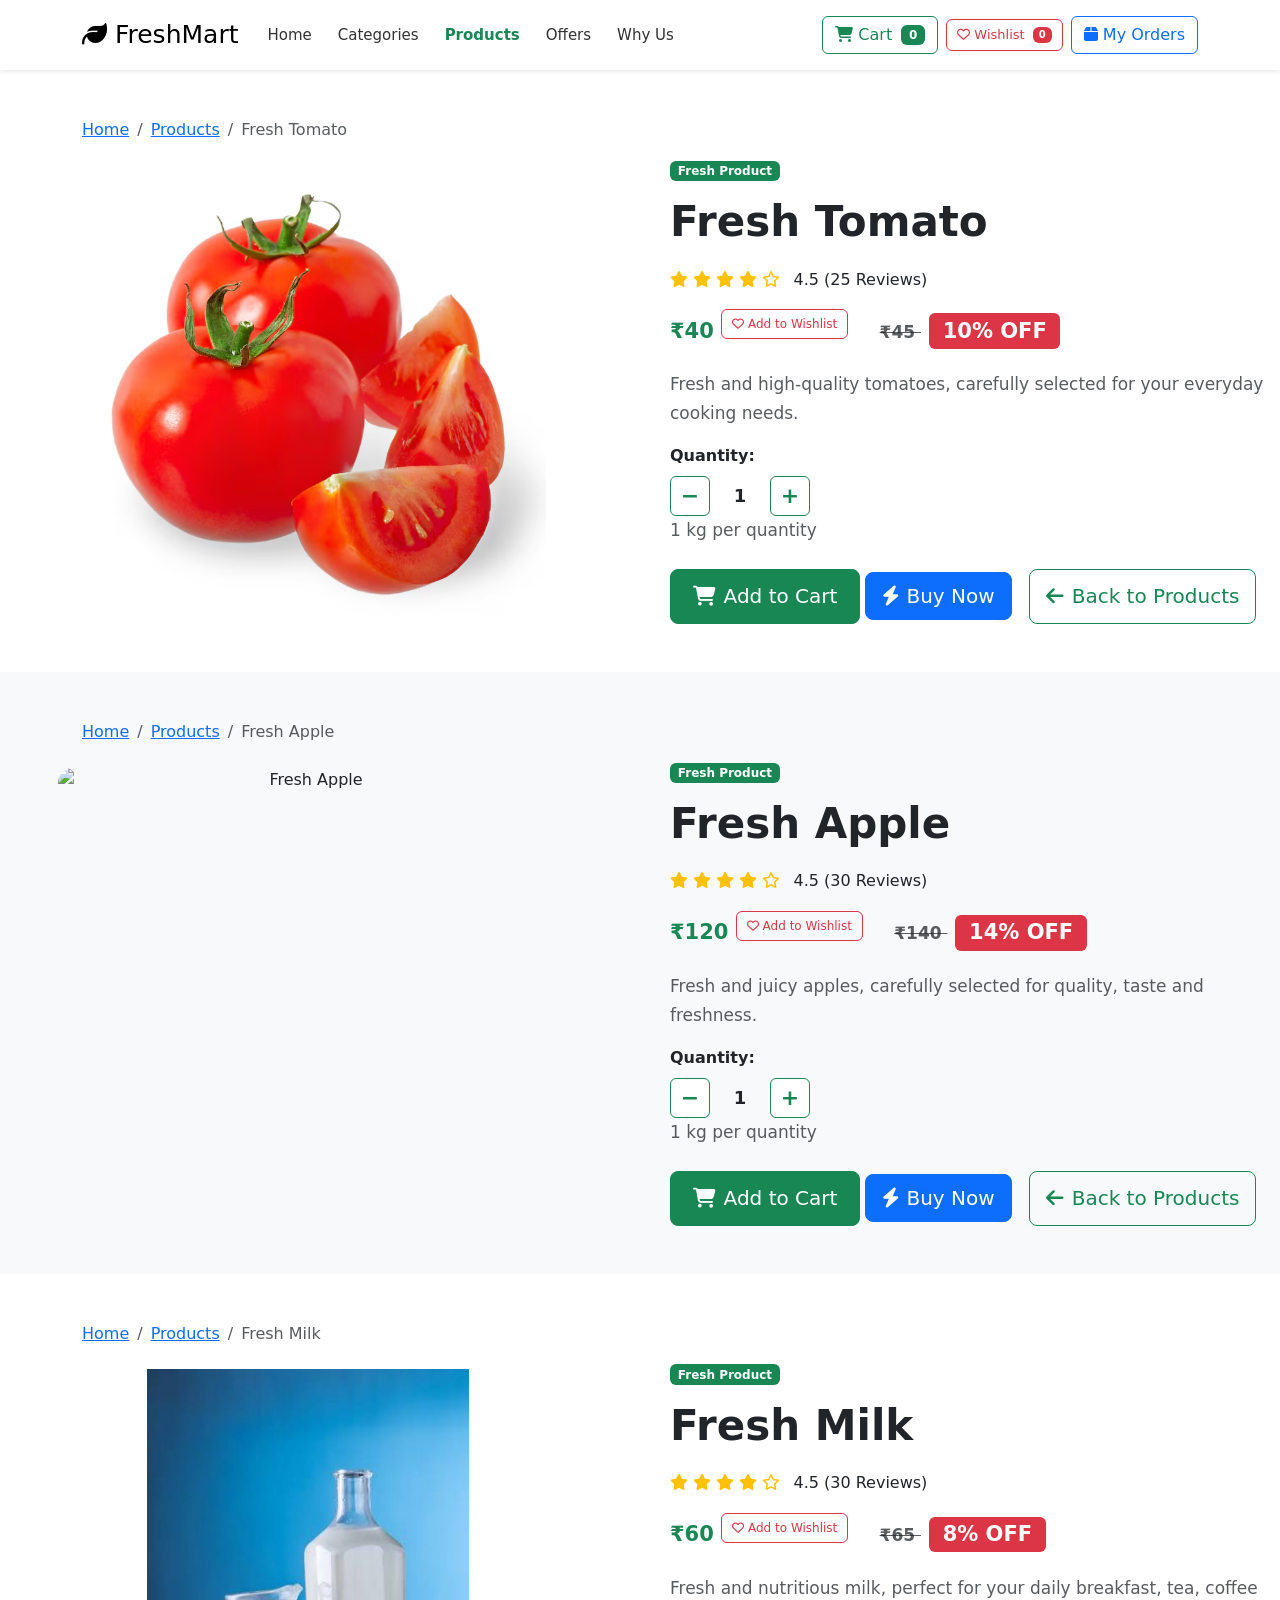
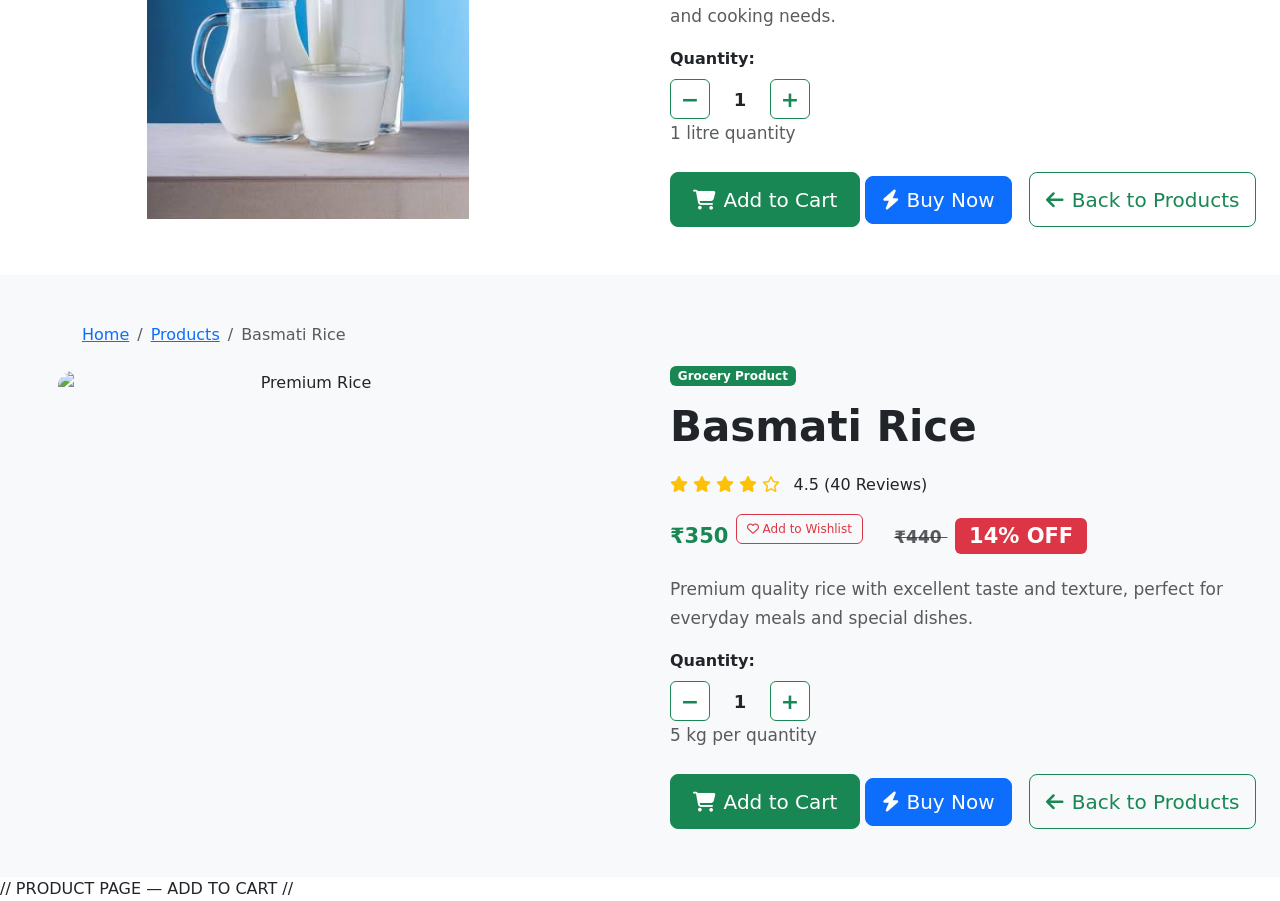
==== grocery-website/product1.html @ b69df21e "Add files via upload" ====
<!DOCTYPE html>
<html lang="en">

<head>
    <title>Products - FreshMart</title>
    <!-- Bootstrap -->
    <link
        href="https://cdn.jsdelivr.net/npm/bootstrap@5.3.3/dist/css/bootstrap.min.css"
        rel="stylesheet">
    <!-- Font Awesome -->
    <link
        rel="stylesheet"
        href="https://cdnjs.cloudflare.com/ajax/libs/font-awesome/6.5.2/css/all.min.css">
    <!-- FreshMart CSS -->
    <link
        rel="stylesheet"
        href="css/style.css">
</head>
<body>
    <!-- PRODUCT PAGE NAVBAR -->
<nav class="navbar navbar-expand-lg bg-white shadow-sm">
    <div class="container">
        <!-- LOGO -->
        <a class="navbar-brand" href="index.html">
            <i class="fa-solid fa-leaf"></i>
            FreshMart
        </a>
        <!-- MOBILE MENU BUTTON -->
        <button
            class="navbar-toggler"
            type="button"
            data-bs-toggle="collapse"
            data-bs-target="#productNavbar"
            aria-controls="productNavbar"
            aria-expanded="false"
            aria-label="Toggle navigation">
            <span class="navbar-toggler-icon"></span>
        </button>
        <!-- NAVIGATION -->
        <div
            class="collapse navbar-collapse"
            id="productNavbar">

            <ul class="navbar-nav me-auto mb-2 mb-lg-0">

                <li class="nav-item">
                    <a class="nav-link" href="index.html">
                        Home
                    </a>
                </li>
                <li class="nav-item">
                    <a class="nav-link" href="index.html#categories">
                        Categories
                    </a>
                </li>
                <li class="nav-item">
                    <a class="nav-link active" href="index.html#products">
                        Products
                    </a>
                </li>
                <li class="nav-item">
                    <a class="nav-link" href="index.html#offers">
                        Offers
                    </a>
                </li>
                <li class="nav-item">
                    <a class="nav-link" href="index.html#benefits">
                        Why Us
                    </a>
                </li>
            </ul>
            <!-- CART -->
            <button
    type="button"
    class="btn btn-outline-success"
    id="productCartButton"
    onclick="window.location.href=`index.html?openCart=true`;">
    <i class="fa-solid fa-cart-shopping"></i>
    Cart
    <span
        id="productCartCount"
        class="badge bg-success ms-1">
        0
    </span>
</button>
<button
    type="button"
    class="btn btn-outline-danger ms-2"
    id="wishlistNavButton"
    onclick="window.location.href=`index.html#wishlist`;">
    <i class="fa-regular fa-heart"></i>
    Wishlist
    <span
        id="wishlistCount"
        class="badge bg-danger ms-1">
        0
    </span>
</button>
<a
    href="orders.html"
    class="btn btn-outline-primary ms-2">
    <i class="fa-solid fa-box"></i>
    My Orders
</a>
        </div>
    </div>
</nav>
<!-- PRODUCT 1 - TOMATO -->
<section class="product-details py-5" id="tomato">
    <div class="container mb-3">
    <nav aria-label="breadcrumb">
        <ol class="breadcrumb">
            <li class="breadcrumb-item">
                <a href="index.html">Home</a>
            </li>
            <li class="breadcrumb-item">
                <a href="index.html#products">Products</a>
            </li>
            <li class="breadcrumb-item active" aria-current="page">
                Fresh Tomato
            </li>
        </ol>
    </nav>
</div>
        <div class="row g-5 align-items-center">
            <!-- Tomato Image -->
            <div class="col-lg-6">
                <div class="product-details-image">
                    <a href="product1.html?product=tomato">
                        <img
                        src="images/tomato.jpg"
                        alt="Fresh Tomato"
                        class="img-fluid">
                    </a>
                </div>
            </div>
            <!-- Tomato Information -->
            <div class="col-lg-6">
                <span class="badge bg-success mb-3">
                    Fresh Product
                </span>
                <h1>
                    Fresh Tomato
                </h1>
                <!-- Rating -->
                <div class="mb-3">
                    <i class="fa-solid fa-star text-warning"></i>
                    <i class="fa-solid fa-star text-warning"></i>
                    <i class="fa-solid fa-star text-warning"></i>
                    <i class="fa-solid fa-star text-warning"></i>
                    <i class="fa-regular fa-star text-warning"></i>
                    <span class="ms-2">
                        4.5 (25 Reviews)
                    </span>
                </div>
                <!-- Price -->
                <div class="product-detail-price mb-3">
                    <span class="current-price">
                        ₹40
                        <button
    type="button"
    class="btn btn-outline-danger wishlist-button">
    <i class="fa-regular fa-heart"></i>
    Add to Wishlist
</button>
                    </span>
                    <span class="old-price text-muted text-decoration-line-through ms-3">
                        ₹45
                    </span>
                    <span class="badge bg-danger ms-2">
                        10% OFF
                    </span>
                </div>
                <p class="text-muted">
                    Fresh and high-quality tomatoes,
                    carefully selected for your everyday
                    cooking needs.
                </p>
                <!-- Quantity Selector -->
<div class="mb-4">
    <strong>Quantity:</strong>
    <div class="quantity-selector mt-2">
        <button type="button" class="quantity-btn">
            −
        </button>
        <span class="quantity-value">
            1
        </span>
        <button type="button" class="quantity-btn">
            +
        </button>
    </div>
    <small class="text-muted">
        1 kg per quantity
    </small>
</div>
                <!-- Add To Cart -->
                <button
    type="button"
    class="btn btn-success btn-lg product-cart-button"
    data-name="Fresh Tomato"
    data-price="40"
    data-image="tomato.jpg">
    <i class="fa-solid fa-cart-shopping"></i>
    Add to Cart
  </button>
  <button
    type="button"
    class="btn btn-primary btn-lg buy-now-button">
    <i class="fa-solid fa-bolt"></i>
    Buy Now
</button>
  <a href="index.html#products"
   class="btn btn-outline-success btn-lg back-products-btn">
    <i class="fa-solid fa-arrow-left"></i>
    Back to Products
</a>
            </div>
        </div>
    </div>
</section>
<!-- PRODUCT 2 - APPLE -->
<section class="product-details py-5 bg-light" id="apple">
    <div class="container mb-3">
    <nav aria-label="breadcrumb">
        <ol class="breadcrumb">
            <li class="breadcrumb-item">
                <a href="index.html">Home</a>
            </li>
            <li class="breadcrumb-item">
                <a href="index.html#products">Products</a>
            </li>
            <li class="breadcrumb-item active" aria-current="page">
                Fresh Apple
            </li>
        </ol>
    </nav>
</div>
        <div class="row g-5 align-items-center">
            <!-- Apple Image -->
            <div class="col-lg-6">
                <div class="product-details-image">
                    <img
                        src="images/apple.jpg"
                        alt="Fresh Apple"
                        class="img-fluid">
                </div>
            </div>
            <!-- Apple Information -->
            <div class="col-lg-6">
                <span class="badge bg-success mb-3">
                    Fresh Product
                </span>
                <h1>
                    Fresh Apple
                </h1>
                <!-- Rating -->
                <div class="mb-3">
                    <i class="fa-solid fa-star text-warning"></i>
                    <i class="fa-solid fa-star text-warning"></i>
                    <i class="fa-solid fa-star text-warning"></i>
                    <i class="fa-solid fa-star text-warning"></i>
                    <i class="fa-regular fa-star text-warning"></i>
                    <span class="ms-2">
                        4.5 (30 Reviews)
                    </span>
                </div>
                <!-- Price -->
                <div class="product-detail-price mb-3">
                    <span class="current-price">
                        ₹120
                        <button
    type="button"
    class="btn btn-outline-danger wishlist-button">
    <i class="fa-regular fa-heart"></i>
    Add to Wishlist
</button>
                    </span>
                    <span class="old-price text-muted text-decoration-line-through ms-3">
                        ₹140
                    </span>
                    <span class="badge bg-danger ms-2">
                        14% OFF
                    </span>
                </div>
                <p class="text-muted">
                    Fresh and juicy apples, carefully selected
                    for quality, taste and freshness.
                </p>
                 <!-- Quantity Selector -->
<div class="mb-4">
    <strong>Quantity:</strong>
    <div class="quantity-selector mt-2">
        <button type="button" class="quantity-btn">
            −
        </button>
        <span class="quantity-value">
            1
        </span>
        <button type="button" class="quantity-btn">
            +
        </button>
    </div>
    <small class="text-muted">
        1 kg per quantity
    </small>
</div>
                <!-- Add To Cart -->
                <button
    type="button"
    class="btn btn-success btn-lg product-cart-button"
    data-name="Fresh Apple"
    data-price="120"
    data-image="apple.jpg">
    <i class="fa-solid fa-cart-shopping"></i>
    Add to Cart
</button>
<button
    type="button"
    class="btn btn-primary btn-lg buy-now-button">
    <i class="fa-solid fa-bolt"></i>
    Buy Now
</button>
<a href="index.html#products"
   class="btn btn-outline-success btn-lg back-products-btn">
    <i class="fa-solid fa-arrow-left"></i>
    Back to Products
</a>
            </div>
        </div>
    </div>
</section>
<!-- PRODUCT 3 - MILK -->
<section class="product-details py-5" id="milk">
    <div class="container mb-3">
    <nav aria-label="breadcrumb">
        <ol class="breadcrumb">
            <li class="breadcrumb-item">
                <a href="index.html">Home</a>
            </li>
            <li class="breadcrumb-item">
                <a href="index.html#products">Products</a>
            </li>
            <li class="breadcrumb-item active" aria-current="page">
                Fresh Milk
            </li>
        </ol>
    </nav>
</div>
        <div class="row g-5 align-items-center">
            <!-- Milk Image -->
            <div class="col-lg-6">
                <div class="product-details-image">

                    <img
                        src="images/milk.jpg"
                        alt="Fresh Milk"
                        class="img-fluid">
                </div>
            </div>
            <!-- Milk Information -->
            <div class="col-lg-6">
                <span class="badge bg-success mb-3">
                    Fresh Product
                </span>
                <h1>
                    Fresh Milk
                </h1>
                <!-- Rating -->
                <div class="mb-3">
                    <i class="fa-solid fa-star text-warning"></i>
                    <i class="fa-solid fa-star text-warning"></i>
                    <i class="fa-solid fa-star text-warning"></i>
                    <i class="fa-solid fa-star text-warning"></i>
                    <i class="fa-regular fa-star text-warning"></i>
                    <span class="ms-2">
                        4.5 (30 Reviews)
                    </span>
                </div>
                <!-- Price -->
                <div class="product-detail-price mb-3">
                    <span class="current-price">
                        ₹60
                        <button
    type="button"
    class="btn btn-outline-danger wishlist-button">
    <i class="fa-regular fa-heart"></i>
    Add to Wishlist
</button>
                    </span>
                    <span class="old-price text-muted text-decoration-line-through ms-3">
                        ₹65
                    </span>
                    <span class="badge bg-danger ms-2">
                        8% OFF
                    </span>
                </div>
                <p class="text-muted">
                    Fresh and nutritious milk, perfect for
                    your daily breakfast, tea, coffee and
                    cooking needs.
                </p>
                 <!-- Quantity Selector -->
<div class="mb-4">
    <strong>Quantity:</strong>
    <div class="quantity-selector mt-2">
        <button type="button" class="quantity-btn">
            −
        </button>
        <span class="quantity-value">
            1
        </span>
        <button type="button" class="quantity-btn">
            +
        </button>
    </div>
    <small class="text-muted">
        1 litre quantity
    </small>
</div>
                <!-- Add To Cart -->
                <button
    type="button"
    class="btn btn-success btn-lg product-cart-button"
    data-name="Fresh Milk"
    data-price="60"
    data-image="milk.jpg">
    <i class="fa-solid fa-cart-shopping"></i>
    Add to Cart
</button>
<button
    type="button"
    class="btn btn-primary btn-lg buy-now-button">
    <i class="fa-solid fa-bolt"></i>
    Buy Now
</button>
<a href="index.html#products"
   class="btn btn-outline-success btn-lg back-products-btn">
    <i class="fa-solid fa-arrow-left"></i>
    Back to Products
</a>
        </div>
    </div>
</section>
<!-- PRODUCT 4 - RICE -->
<section class="product-details py-5 bg-light" id="rice">
    <div class="container mb-3">
    <nav aria-label="breadcrumb">
        <ol class="breadcrumb">
            <li class="breadcrumb-item">
                <a href="index.html">Home</a>
            </li>
            <li class="breadcrumb-item">
                <a href="index.html#products">Products</a>
            </li>
            <li class="breadcrumb-item active" aria-current="page">
                 Basmati Rice
            </li>
        </ol>
    </nav>
</div>
        <div class="row g-5 align-items-center">
            <!-- Rice Image -->
            <div class="col-lg-6">
                <div class="product-details-image">
                    <img
                        src="images/rice.jpg"
                        alt="Premium Rice"
                        class="img-fluid">
                </div>
            </div>
            <!-- Rice Information -->
            <div class="col-lg-6">
                <span class="badge bg-success mb-3">
                    Grocery Product
                </span>
                <h1>
                    Basmati Rice
                </h1>
                <!-- Rating -->

                <div class="mb-3">
                    <i class="fa-solid fa-star text-warning"></i>
                    <i class="fa-solid fa-star text-warning"></i>
                    <i class="fa-solid fa-star text-warning"></i>
                    <i class="fa-solid fa-star text-warning"></i>
                    <i class="fa-regular fa-star text-warning"></i>
                    <span class="ms-2">
                        4.5 (40 Reviews)
                    </span>
                </div>
                <!-- Price -->
                <div class="product-detail-price mb-3">
                    <span class="current-price">
                        ₹350
                        <button
    type="button"
    class="btn btn-outline-danger wishlist-button">
    <i class="fa-regular fa-heart"></i>
    Add to Wishlist
</button>
                    </span>
                    <span class="old-price text-muted text-decoration-line-through ms-3">
                        ₹440
                    </span>
                    <span class="badge bg-danger ms-2">
                        14% OFF
                    </span>
                </div>
                <p class="text-muted">
                    Premium quality rice with excellent
                    taste and texture, perfect for everyday
                    meals and special dishes.
                </p>
                <!-- Quantity Selector -->
<div class="mb-4">
    <strong>Quantity:</strong>
    <div class="quantity-selector mt-2">
        <button type="button" class="quantity-btn">
            −
        </button>
        <span class="quantity-value">
            1
        </span>
        <button type="button" class="quantity-btn">
            +
        </button>
    </div>
    <small class="text-muted">
        5 kg per quantity
    </small>
</div>
                <!-- Add To Cart -->

                <button
    type="button"
    class="btn btn-success btn-lg product-cart-button"
    data-name="Basmati Rice"
    data-price="120"
    data-image="rice.jpg">
    <i class="fa-solid fa-cart-shopping"></i>
    Add to Cart
</button>
<button
    type="button"
    class="btn btn-primary btn-lg buy-now-button">
    <i class="fa-solid fa-bolt"></i>
    Buy Now
</button>
<a href="index.html#products"
   class="btn btn-outline-success btn-lg back-products-btn">
    <i class="fa-solid fa-arrow-left"></i>
    Back to Products
</a>
            </div>
        </div>
    </div>
</section>
<!-- =====================================================
     BOOTSTRAP JAVASCRIPT
===================================================== -->
<script
    src="https://cdn.jsdelivr.net/npm/bootstrap@5.3.3/dist/js/bootstrap.bundle.min.js">
</script>
<script>
document.querySelectorAll(".quantity-selector").forEach(function(selector) {
    const minusButton =
        selector.querySelector(".quantity-btn:first-child");
    const plusButton =
        selector.querySelector(".quantity-btn:last-child");
    const quantityValue =
        selector.querySelector(".quantity-value");
    minusButton.addEventListener("click", function() {
        let quantity =
            Number(quantityValue.textContent);
        if (quantity > 1) {
            quantity--;
        }
        quantityValue.textContent = quantity;
    });
    plusButton.addEventListener("click", function() {
        let quantity =
            Number(quantityValue.textContent);
        quantity++;
        quantityValue.textContent = quantity;
    });
});
</script>

// PRODUCT PAGE — ADD TO CART //

<script>
document.querySelectorAll(".product-cart-button").forEach(function(button) {
    button.addEventListener("click", function() {
        // Get product details
        const productName = button.dataset.name;
        const productPrice = Number(button.dataset.price);
        const productImage = button.dataset.image;
        // Get selected quantity
        const productSection =
            button.closest(".product-details");
        const quantityValue =
            productSection.querySelector(".quantity-value");
        const quantity =
            Number(quantityValue.textContent);
        // Get existing cart
        let cart =
            JSON.parse(localStorage.getItem("freshMartCart")) || [];
        // Check if product already exists
        const existingProduct =
            cart.find(function(product) {
                return product.name === productName;
            });
        if (existingProduct) {
            existingProduct.quantity += quantity;
        } else {
            cart.push({
                name: productName,
                price: productPrice,
                image: productImage,
                quantity: quantity
            });
        }
        // Save cart
        localStorage.setItem(
            "freshMartCart",
            JSON.stringify(cart)
        );
        alert(
            quantity + " × " + productName + " added to cart!"
        );
    });
});
</script>

</script>

<script>
//  DYNAMIC PRODUCT DISPLAY // 

const productId = window.location.hash.substring(1);

const productSections =
    document.querySelectorAll(".product-details");

productSections.forEach(function(section) {

    if (productId && section.id !== productId) {
        section.style.display = "none";
    }

});
</script>
<script>
// PRODUCT PAGE CART COUNT // 

function updateProductCartCount() {
    const cart =
        JSON.parse(localStorage.getItem("freshMartCart")) || [];
    let totalQuantity = 0;
    cart.forEach(function(product) {
        totalQuantity += product.quantity;
    });
    const cartCount =
        document.getElementById("productCartCount");
    if (cartCount) {
        cartCount.textContent = totalQuantity;
    }
}
// Update when page loads
updateProductCartCount();
// Update when returning to this page
window.addEventListener("pageshow", function() {
    updateProductCartCount();
});
// Update when localStorage changes
window.addEventListener("storage", function() {
    updateProductCartCount();
});
</script>
<script>
// BUY NOW //

document.querySelectorAll(".buy-now-button").forEach(function(button) {
    button.addEventListener("click", function() {
        const productSection =
            button.closest(".product-details");
        const addToCartButton =
            productSection.querySelector(".product-cart-button");
        const productName =
            addToCartButton.dataset.name;
        const productPrice =
            Number(addToCartButton.dataset.price);
        const productImage =
            addToCartButton.dataset.image;
        const quantity =
            Number(
                productSection.querySelector(".quantity-value").textContent
            );
        let cart =
            JSON.parse(localStorage.getItem("freshMartCart")) || [];
        const existingProduct =
            cart.find(function(product) {
                return product.name === productName;
            });
        if (existingProduct) {
            existingProduct.quantity += quantity;
        } else {
            cart.push({
                name: productName,
                price: productPrice,
                image: productImage,
                quantity: quantity
            });
        }
        localStorage.setItem(
            "freshMartCart",
            JSON.stringify(cart)
        );
        window.location.href =
            "index.html?openCart=true";
    });
});
</script>
<script>
// WISHLIST // 
document.querySelectorAll(".wishlist-button").forEach(function(button) {
    button.addEventListener("click", function() {
        const productSection =
            button.closest(".product-details");
        const productButton =
            productSection.querySelector(".product-cart-button");
        const productName =
            productButton.dataset.name;
        let wishlist =
            JSON.parse(localStorage.getItem("freshMartWishlist")) || [];
        const existingProduct =
            wishlist.includes(productName);
        const icon =
            button.querySelector("i");
        if (existingProduct) {
            wishlist =
                wishlist.filter(function(name) {
                    return name !== productName;
                });
            icon.className = "fa-regular fa-heart";
            button.innerHTML =
                '<i class="fa-regular fa-heart"></i> Add to Wishlist';
        } else {
            wishlist.push(productName);
            button.innerHTML =
                '<i class="fa-solid fa-heart"></i> Wishlisted';
        }
        localStorage.setItem(
            "freshMartWishlist",
            JSON.stringify(wishlist)
        );
    });
});
// Restore wishlist status
document.querySelectorAll(".wishlist-button").forEach(function(button) {
    const productSection =
        button.closest(".product-details");
    const productButton =
        productSection.querySelector(".product-cart-button");
    const productName =
        productButton.dataset.name;
    const wishlist =
        JSON.parse(localStorage.getItem("freshMartWishlist")) || [];
    if (wishlist.includes(productName)) {
        button.innerHTML =
            '<i class="fa-solid fa-heart"></i> Wishlisted';
    }
});
</script>
<script>
// WISHLIST NAVBAR COUNT //
function updateWishlistCount() {
    const wishlist =
        JSON.parse(localStorage.getItem("freshMartWishlist")) || [];
    const wishlistCount =
        document.getElementById("wishlistCount");
    if (wishlistCount) {
        wishlistCount.textContent = wishlist.length;
    }
}
updateWishlistCount();
window.addEventListener("pageshow", function() {
    updateWishlistCount();
});
window.addEventListener("storage", function() {
    updateWishlistCount();
});
</script>
</body>
</html>
---- grocery-website/css/style.css ----
/* BOOTSTRAP NAVBAR SECTION STARTS */

.navbar {
    min-height: 70px;
}
/* Logo */
.navbar-brand {
    font-size: 25px;
}
/* Navigation links */
.navbar .nav-link {
    font-size: 15px;
    font-weight: 500;
    color: #333;
    margin: 0 5px;
}
.navbar .nav-link:hover {
    color: #198754;
}
/* Active link */
.navbar .nav-link.active {
    color: #198754;
    font-weight: 600;
}
/* Search */
.navbar form input {
    min-width: 200px;
}
/* Cart and Login */
.navbar .btn {
    white-space: nowrap;
}
/* NAVBAR SECTION ENDS */

/* HERO SECTION STARTS */

.hero {
    min-height: 600px;
    background-image:
        linear-gradient(
            rgba(0, 0, 0, 0.45),
            rgba(0, 0, 0, 0.45)
        ),
        url("../images/hero1.jpg");
    background-size: cover;
    background-position: center;
    background-repeat: no-repeat;
    color: white;
    display: flex;
    align-items: center;
    padding: 70px 0;
}
/* Hero Row */
.min-vh-75 {
    min-height: 450px;
}
/* Hero Badge */
.hero-badge {
    display: inline-block;
    background-color: rgba(25, 135, 84, 0.9);
    color: white;
    padding: 9px 18px;
    border-radius: 30px;
    font-size: 14px;
    font-weight: 600;
    margin-bottom: 20px;
}
.hero-badge i {
    margin-right: 7px;
}
/* Hero Heading */
.hero h1 {
    font-size: 55px;
    font-weight: 700;
    line-height: 1.15;
    margin-bottom: 20px;
}
/* Green heading portion */
.hero h1 span {
    color: #9be7b7;
}
/* Hero Paragraph */
.hero p {
    max-width: 650px;
    font-size: 18px;
    line-height: 1.7;
    margin-bottom: 30px;
    color: #f1f1f1;
}
/* Hero Buttons */
.hero-buttons {
    display: flex;
    gap: 15px;
    flex-wrap: wrap;
}
/* Button */
.hero-buttons .btn {
    padding: 12px 25px;
    font-weight: 600;
}
/* Hero Features */
.hero-features {
    display: flex;
    gap: 25px;
    flex-wrap: wrap;
    margin-top: 35px;
}
.hero-features span {
    font-size: 14px;
    color: #ffffff;
}
.hero-features i {
    color: #9be7b7;
    margin-right: 6px;
}

/* HERO MOBILE */

@media (max-width: 767px) {
    .hero {
        min-height: 550px;
        padding: 60px 20px;
        text-align: center;
    }
    .min-vh-75 {
        min-height: auto;
    }
    .hero h1 {
        font-size: 36px;
        line-height: 1.2;
    }
    .hero p {
        font-size: 16px;
        line-height: 1.6;
    }
    .hero-buttons {
        justify-content: center;
        flex-direction: column;
        align-items: center;
    }
    .hero-buttons .btn {
        width: 100%;
        max-width: 280px;
    }
    .hero-features {
        justify-content: center;
        flex-direction: column;
        gap: 12px;
    }
}
/* HERO SECTION ENDS */

/* CATEGORIES SECTION STARTS */

.category-card {
    background-color: #ffffff;
    text-align: center;
    padding: 35px 20px;
    border-radius: 15px;
    box-shadow: 0 5px 20px rgba(0, 0, 0, 0.08);
    height: 100%;
    transition: 0.3s;
}
.category-card:hover {
    transform: translateY(-8px);
    box-shadow: 0 10px 25px rgba(0, 0, 0, 0.15);
}
/* Category Icons */
.category-icon {
    width: 80px;
    height: 80px;
    margin: 0 auto 20px;
    border-radius: 50%;
    background-color: #e8f5e9;
    display: flex;
    align-items: center;
    justify-content: center;
    font-size: 40px;
}
/* Different icon colors */
.category-card:nth-child(1) .category-icon {
    color: #198754;
}
.category-card:nth-child(2) .category-icon {
    color: #dc3545;
}
.category-card:nth-child(3) .category-icon {
    color: #0d6efd;
}
.category-card:nth-child(4) .category-icon {
    color: #fd7e14;
}
/* Category Heading */
.category-card h3 {
    color: #333;

    font-size: 21px;

    margin-bottom: 10px;
}
/* Category Description */
.category-card p {
    color: #777;

    margin-bottom: 20px;
}
/* CATEGORIES SECTION ENDS */

/* PRODUCTS SECTION STARTS */

.products{
    padding: 70px 5%;
    background-color: #ffffff;
}

.product-container{
    max-width: 1200px;
    margin: 0 auto;
    display: grid;
    grid-template-columns: repeat(4, 1fr);
    gap: 25px;
}

.product-card{
    background-color: #ffffff;
    border: 1px solid #eeeeee;
    border-radius: 12px;
    overflow: hidden;
    transition: 0.3s;
    box-shadow: 0 5px 15px rgba(0,0,0,0.08);
}

.product-card:hover{
    transform: translateY(-8px);
    box-shadow: 0 10px 25px rgba(0,0,0,0.15);
}

.product-imgage{
    position: relative;
    height: 230px;
    overflow: hidden;
}

.product-image img{
    width: 100%;
    height: 100%;
    object-fit: cover;
    transition: 0.3s;
}

.product-card:hover.product-image img{
    transform: scale(1.05);
}

.discount{
    position: absolute;
    top: 12px;
    left: 12px;
    background-color: #dc3545;
    color: white;
    padding: 5px 10px;
    border-radius: 5px;
    font-size: 12px;
    font-weight: bold;
}

.product-info{
    padding: 20px;
}

.product-info h3{
    font-size: 19px;
    margin-bottom: 5px;
    color: #333333;
}

.unit{
    color: #777777;
    font-size: 14px;
    margin-bottom: 10px;
}

.rating{
    margin-bottom: 12px;
}

.rating i{
    color: #ffc107;
    font-size: 14px;
}

.rating span{
    color: #777777;
    font-size: 13px;
}

.price{
    margin-bottom: 15px;
}

.current-price{
    font-size: 21px;
    font-weight: bold;
    color: #198754;
    margin-right: 8px;
}

.old-price{
    font-size: 14px;
    text-decoration: line-through;
}

.cart-button{
    width: 100%;
    padding: 11px;
    border: none;
    border-radius: 6px;
    background-color: #198754;
    color: white;
    font-size: 15px;
    font-weight: 600;
    cursor: pointer;
    transition: 0.3s;
}

.cart-button:hover{
    background-color: #146c43;
}
/* PRODUCTS SECTION ENDS */

/* OFFERS SECTION STARTS */

.offers {
    padding: 70px 0;
    background:
        linear-gradient(
            rgba(25, 135, 84, 0.92),
            rgba(20, 110, 70, 0.92)
        );
    background-size: cover;
    background-position: center;
    background-repeat: no-repeat;
    color: white;
}
/* Offer Badge */
.offer-badge {
    display: inline-block;
    background-color: white;
    color: #198754;
    padding: 8px 18px;
    border-radius: 30px;
    font-size: 14px;
    font-weight: 700;
    margin-bottom: 18px;
}

.offer-badge i {
    margin-right: 6px;
}
/* Offer Heading */
.offers h2 {
    font-size: 48px;
    font-weight: 700;
    line-height: 1.2;
    margin-bottom: 18px;
}
/* Discount */
.offers h2 span {
    color: #ffe082;
}
/* Offer Description */
.offers p {
    max-width: 650px;
    font-size: 18px;
    line-height: 1.7;
    color: #f5f5f5;
    margin-bottom: 25px;
}

/* Offer Button */
.offers .btn {
    padding: 12px 28px;
    font-weight: 600;
}

/* Offer Icon */
.offer-icon {
    width: 180px;
    height: 180px;
    margin: auto;
    border-radius: 50%;
    background-color: rgba(255, 255, 255, 0.15);
    display: flex;
    align-items: center;
    justify-content: center;
    font-size: 85px;
    color: #ffe082;
    border: 2px solid rgba(255, 255, 255, 0.3);
}
/* =========================
   OFFER MOBILE
========================= */
@media (max-width: 767px) {
    .offers {
        padding: 55px 20px;
        text-align: center;
    }
    .offers h2 {
        font-size: 34px;
    }
    .offers p {
        font-size: 16px;
    }
    .offer-icon {
        width: 130px;
        height: 130px;
        font-size: 60px;
    }
}
/* OFFERS SECTION ENDS */

/* BENEFITS SECTION STRTS */

/* =========================
   BOOTSTRAP BENEFITS
========================= */

.benefits {

    padding: 70px 0;

    background-color: #f8f9fa;
}


/* Benefit Card */

.benefit-card {

    background-color: #ffffff;

    text-align: center;

    padding: 35px 25px;

    border-radius: 15px;

    box-shadow:
        0 5px 20px rgba(0, 0, 0, 0.08);

    transition: 0.3s;
}


/* Hover */

.benefit-card:hover {

    transform: translateY(-8px);

    box-shadow:
        0 10px 25px rgba(0, 0, 0, 0.15);
}


/* Benefit Icon */

.benefit-icon {

    width: 75px;

    height: 75px;

    margin: 0 auto 20px;

    border-radius: 50%;

    background-color: #e8f5e9;

    display: flex;

    align-items: center;

    justify-content: center;

    font-size: 32px;
}


/* Different Icon Colors */

.benefit-card:nth-child(1) .benefit-icon {

    color: #198754;
}


.benefit-card:nth-child(2) .benefit-icon {

    color: #0d6efd;
}


.benefit-card:nth-child(3) .benefit-icon {

    color: #fd7e14;
}


.benefit-card:nth-child(4) .benefit-icon {

    color: #20a464;
}


/* Heading */

.benefit-card h3 {

    font-size: 20px;

    color: #333;

    margin-bottom: 10px;
}


/* Description */

.benefit-card p {

    color: #777;

    font-size: 15px;

    line-height: 1.6;

    margin-bottom: 0;
}
/* BENEFITS SECTION ENDS */
/* FOOTER SECTION STARTS */

.footer {
    background-color: #17251d;

    color: white;

    padding-top: 60px;
}


/* Footer Container */

.footer-container {

    max-width: 1200px;

    margin: 0 auto;

    padding: 0 5%;

    display: grid;

    grid-template-columns: 2fr 1fr 1fr 1.5fr;

    gap: 50px;
}


/* Footer Columns */

.footer-column {

    display: flex;

    flex-direction: column;
}


/* Footer Logo */

.footer-logo {

    color: #42b883;

    font-size: 26px;

    margin-bottom: 15px;
}


.footer-logo i {

    margin-right: 7px;
}


/* Footer Description */

.footer-column > p {

    color: #c8d0cb;

    font-size: 14px;

    line-height: 1.7;

    margin-bottom: 15px;
}


/* Footer Heading */

.footer-column h3 {

    font-size: 18px;

    margin-bottom: 20px;

    color: white;
}


/* Footer Links */

.footer-column a {

    color: #c8d0cb;

    text-decoration: none;

    font-size: 14px;

    margin-bottom: 12px;

    transition: 0.3s;
}


.footer-column a:hover {

    color: #42b883;

    padding-left: 5px;
}


/* Contact Icons */

.footer-column p i {

    color: #42b883;

    width: 22px;

    margin-right: 5px;
}


/* Social Icons */

.social-icons {

    display: flex;

    gap: 10px;

    margin-top: 10px;
}


.social-icons a {

    width: 38px;

    height: 38px;

    border-radius: 50%;

    background-color: #26382d;

    display: flex;

    align-items: center;

    justify-content: center;

    color: white;

    margin: 0;

    padding: 0;
}


.social-icons a:hover {

    background-color: #198754;

    color: white;

    padding: 0;
}


/* Footer Bottom */

.footer-bottom {

    margin-top: 50px;

    padding: 20px;

    text-align: center;

    border-top: 1px solid #304037;
}


.footer-bottom p {

    color: #aeb8b1;

    font-size: 14px;

    margin: 0;
}
/* FOOTER SECTION ENDS */

/* TABLET */

@media (max-width: 1024px) {

    /* Navbar */

    header {
        padding: 15px 3%;
    }

    header > div {
        gap: 15px;
    }

    nav {
        gap: 12px;
    }

    nav input {
        width: 170px;
    }


    /* Hero */

    .hero h1 {
        font-size: 42px;
    }
    /* Categories */
    .category-container {
        grid-template-columns: repeat(2, 1fr);
    }
    /* Products */

    .product-container {
        grid-template-columns: repeat(2, 1fr);
    }
    /* Benefits */

    .benefits-container {
        grid-template-columns: repeat(2, 1fr);
    }
    /* Footer */
    .footer-container {
        grid-template-columns: repeat(2, 1fr);
        gap: 35px;
    }
}

/* MOBILE */

@media (max-width: 767px) {


    /* NAVBAR */

    header {
        padding: 15px 20px;
    }

    header > div {
        flex-direction: column;
    }

    header h2 {
        font-size: 24px;
    }

    nav {
        width: 100%;

        flex-wrap: wrap;

        justify-content: center;

        gap: 12px;
    }

    nav a {
        font-size: 14px;
    }

    nav form {
        width: 100%;
    }

    nav input {
        width: 100%;
    }


    /* =====================
       HERO
    ===================== */

    .hero {
        min-height: 500px;

        padding: 50px 20px;

        text-align: center;

        justify-content: center;
    }

    .hero-content {
        max-width: 100%;
    }

    .hero h1 {
        font-size: 34px;

        line-height: 1.2;
    }

    .hero p {
        font-size: 16px;
    }

    .hero-buttons {
        flex-direction: column;

        align-items: center;
    }

    .shop-button,
    .category-button {
        width: 100%;

        max-width: 280px;
    }


    /* =====================
       SECTION TITLE
    ===================== */

    .section-title h2 {
        font-size: 28px;
    }

    .section-title p {
        font-size: 15px;
    }


    /* =====================
       CATEGORIES
    ===================== */

    .categories {
        padding: 50px 20px;
    }

    .category-container {
        grid-template-columns: 1fr;

        gap: 20px;
    }


    /* =====================
       PRODUCTS
    ===================== */

    .products {
        padding: 50px 20px;
    }

    .product-container {
        grid-template-columns: 1fr;

        gap: 20px;
    }


    .product-image {
        height: 250px;
    }


    /* =====================
       OFFERS
    ===================== */

    .offers {
        min-height: 350px;

        padding: 50px 20px;
    }

    .offer-content h2 {
        font-size: 32px;
    }

    .offer-content p {
        font-size: 16px;
    }


    /* =====================
       BENEFITS
    ===================== */

    .benefits {
        padding: 50px 20px;
    }

    .benefits-container {
        grid-template-columns: 1fr;

        gap: 20px;
    }


    /* =====================
       FOOTER
    ===================== */

    .footer {
        padding-top: 45px;
    }
    .footer-container {
        grid-template-columns: 1fr;
        gap: 35px;
    }
    .footer-bottom {
        margin-top: 35px;
    }
}

/*  PRODUCT GRID */

.products .row {
    display: grid !important;
    grid-template-columns: repeat(4, 1fr) !important;
    gap: 25px !important;
}
.products .row > div {
    width: 100% !important;
    padding: 0 !important;
}
.product-card {
    width: 100%;
    height: 100%;
    overflow: hidden;
}
.product-image {
    width: 100%;
    height: 230px;
    overflow: hidden;
}
.product-image img {
    width: 100%;
    height: 100%;
    object-fit: cover;
}
/* TABLET */
@media (max-width: 991px) {
    .products .row {
        grid-template-columns: repeat(2, 1fr) !important;
    }
}
/* MOBILE */
@media (max-width: 767px) {
    .products .row {
        grid-template-columns: 1fr !important;
    }
}

/* =========================
   CART
========================= */

.cart-item {

    display: flex;

    align-items: center;

    gap: 12px;

    padding: 15px 0;

    border-bottom: 1px solid #ddd;

}


.cart-item-image img {

    width: 65px;

    height: 65px;

    object-fit: cover;

    border-radius: 10px;

}


.cart-item-info {

    flex: 1;

}


.cart-item-info h6 {

    margin-bottom: 5px;

    font-weight: 600;

}
.cart-item-info p {

    margin-bottom: 8px;

    color: #198754;

    font-weight: 600;

}
.cart-quantity {

    display: flex;

    align-items: center;

    gap: 8px;

}
.cart-quantity span {

    min-width: 25px;

    text-align: center;

    font-weight: 600;

}
.cart-item-right {

    display: flex;

    flex-direction: column;

    align-items: flex-end;

    gap: 10px;

}
.cart-item-right strong {

    color: #198754;

}
.cart-total {

    border-top: 2px solid #ddd;

    padding-top: 20px;

    margin-top: 20px;

}
.cart-total h5 {

    display: flex;

    justify-content: space-between;

    margin-bottom: 20px;

}

/* =========================
   CART DISPLAY
========================= */

#cartItems {
    width: 100%;
    max-width: 500px;
    margin: 20px auto;
}


/* Individual cart item */

.cart-item {
    display: flex;
    align-items: center;
    gap: 15px;

    background: #ffffff;

    padding: 15px;

    margin-bottom: 15px;

    border-radius: 12px;

    box-shadow: 0 4px 15px rgba(0, 0, 0, 0.08);
}


/* Cart image */

.cart-item-image {
    width: 70px;
    height: 70px;

    flex-shrink: 0;
}


.cart-item-image img {
    width: 100%;
    height: 100%;

    object-fit: cover;

    border-radius: 10px;
}


/* Cart product information */

.cart-item-info {
    flex: 1;
}


.cart-item-info h6 {
    margin: 0 0 5px;

    font-size: 16px;

    font-weight: 600;
}


.cart-item-info p {
    margin: 0 0 8px;

    color: #198754;

    font-weight: 600;
}


/* Quantity */

.cart-quantity {
    display: flex;

    align-items: center;

    gap: 10px;
}


.cart-quantity span {
    min-width: 20px;

    text-align: center;

    font-weight: 600;
}


/* Right side */

.cart-item-right {
    display: flex;

    flex-direction: column;

    align-items: flex-end;

    gap: 10px;
}


.cart-item-right strong {
    color: #198754;

    font-size: 16px;
}


/* Cart total */

#cartTotal {
    font-size: 22px;

    font-weight: 700;

    color: #198754;
}


/* Mobile */

@media (max-width: 576px) {

    .cart-item {
        gap: 10px;

        padding: 12px;
    }

    .cart-item-image {
        width: 55px;
        height: 55px;
    }

    .cart-item-info h6 {
        font-size: 14px;
    }

    .cart-item-right strong {
        font-size: 14px;
    }

}

/* =================================
   FRESHMART CART PANEL - FINAL
================================= */

.cart-panel {
    position: fixed;
    top: 75px;
    right: 20px;

    width: 420px;
    max-width: calc(100vw - 40px);

    background: #ffffff;

    border-radius: 16px;

    box-shadow: 0 15px 40px rgba(0, 0, 0, 0.20);

    z-index: 99999;

    display: none;

    overflow: hidden;
}


/* Show Cart */

.cart-panel.show {
    display: block;
}


/* =================================
   CART HEADER
================================= */

.cart-header {
    display: flex !important;

    flex-direction: row !important;

    align-items: center !important;

    justify-content: space-between !important;

    width: 100%;

    padding: 18px 20px;

    background: #ffffff;

    border-bottom: 1px solid #eeeeee;
}


.cart-header h4 {
    margin: 0;

    font-size: 21px;

    font-weight: 700;

    color: #198754;

    display: flex;

    align-items: center;

    gap: 8px;
}


/* Close Button */

.cart-close {
    width: 34px;
    height: 34px;

    border: none;

    border-radius: 50%;

    background: #f1f3f5;

    color: #555;

    font-size: 22px;

    line-height: 1;

    display: flex !important;

    align-items: center !important;

    justify-content: center !important;

    cursor: pointer;

    padding: 0;

    flex-shrink: 0;
}


.cart-close:hover {
    background: #dc3545;

    color: white;
}


/* =================================
   CART ITEMS AREA
================================= */

.cart-items {
    padding: 10px 20px;

    max-height: 400px;

    overflow-y: auto;
}


/* =================================
   CART ITEM
================================= */

.cart-item {
    display: flex !important;

    align-items: center !important;

    width: 100%;

    gap: 12px;

    padding: 15px 0;

    border-bottom: 1px solid #eeeeee;
}


/* Product Image */

.cart-item-image {
    flex-shrink: 0;
}


.cart-item-image img {
    width: 65px;

    height: 65px;

    object-fit: cover;

    border-radius: 10px;
}


/* Product Information */

.cart-item-info {
    flex: 1;

    min-width: 0;
}


.cart-item-info h6 {
    margin: 0 0 5px;

    font-size: 15px;

    font-weight: 600;

    color: #333;
}


.cart-item-info p {
    margin: 0 0 8px;

    font-size: 14px;

    color: #198754;

    font-weight: 600;
}


/* =================================
   QUANTITY
================================= */

.cart-quantity {
    display: flex;

    align-items: center;

    gap: 8px;
}


.cart-quantity span {
    min-width: 20px;

    text-align: center;

    font-weight: 600;
}


.cart-quantity button {
    width: 30px;

    height: 30px;

    padding: 0;

    display: flex;

    align-items: center;

    justify-content: center;
}


/* =================================
   RIGHT SIDE
================================= */

.cart-item-right {
    flex-shrink: 0;

    display: flex;

    flex-direction: column;

    align-items: flex-end;

    gap: 8px;
}


.cart-item-right strong {
    color: #198754;

    font-size: 15px;

    white-space: nowrap;
}


.remove-btn {
    width: 32px;

    height: 32px;

    padding: 0;

    display: flex;

    align-items: center;

    justify-content: center;
}


/* =================================
   CART FOOTER
================================= */

.cart-footer {
    padding: 18px 20px;

    background: #f8f9fa;

    border-top: 1px solid #eeeeee;
}


/* Total */

.cart-total {
    display: flex;

    align-items: center;

    justify-content: space-between;

    margin-bottom: 15px;

    font-size: 18px;
}


.cart-total strong:last-child {
    color: #198754;

    font-size: 20px;
}


/* Checkout Button */

.cart-footer .btn {
    width: 100%;

    padding: 11px;

    font-weight: 600;

    border-radius: 8px;
}


/* =================================
   MOBILE CART
================================= */

@media (max-width: 767px) {

    .cart-panel {
        top: 70px;

        right: 10px;

        width: calc(100vw - 20px);

        max-width: none;
    }


    .cart-items {
        max-height: 55vh;

        padding: 10px 15px;
    }


    .cart-footer {
        padding: 15px;
    }


    .cart-item-image img {
        width: 55px;

        height: 55px;
    }


    .cart-item {
        gap: 8px;
    }


    .cart-item-info h6 {
        font-size: 14px;
    }

}

/* =========================
   CART SECTION
========================= */

.cart-section {
    display: none;

    position: fixed;
    top: 0;
    right: 0;

    width: 420px;
    max-width: 90%;
    height: 100vh;


    overflow-y: auto;

    background-color: white;

    padding: 30px25px;

    border-radius: 0;

    box-shadow: -5px 0 25px rgba(0, 0, 0, 0.20);

    z-index: 2000;
}


/* When JavaScript opens cart */

.cart-section.show {
    display: block;
}


/* Cart Header */

.cart-header {
    display: flex;
    justify-content: space-between;
    align-items: center;

    margin-bottom: 20px;
}

.cart-header h2 {
    font-size: 24px;
    margin: 0;
}


/* Close Button */

.cart-close {
    width: 35px;
    height: 35px;

    border: 1px solid #ccc;

    background: white;

    border-radius: 5px;

    font-size: 24px;

    cursor: pointer;
}


/* Cart Item */

.cart-item {
    display: flex;
    align-items: center;
    gap: 15px;

    padding: 15px 0;

    border-bottom: 1px solid #eee;
}


/* Cart Image */

.cart-item-image img {
    width: 70px;
    height: 70px;

    object-fit: contain;

    border-radius: 10px;
}


/* Cart Information */

.cart-item-info {
    flex: 1;
}

.cart-item-info h6 {
    margin-bottom: 5px;
    font-size: 16px;
}

.cart-item-info p {
    margin-bottom: 8px;
    color: #198754;
    font-weight: 600;
}


/* Quantity */

.cart-quantity {
    display: flex;
    align-items: center;
    gap: 10px;
}


/* Right side */

.cart-item-right {
    display: flex;
    flex-direction: column;
    align-items: flex-end;
    gap: 10px;
}


/* Summary */

.cart-summary {
    margin-top: 20px;

    padding-top: 20px;

    border-top: 2px solid #eee;
}

.cart-summary h4 {
    margin-bottom: 15px;
    color: #198754;
}


/* Mobile */

@media (max-width: 767px) {

    .cart-section {

        width: 100% ;

        max-width: 100%;
        padding: 25px 18px;
    }

}

/* cart overlay */

.cart-overlay{
    display: none;
    position: fixed;
    top: 0;
    left: 0;

    width: 100%;
    height: 100%;

    background-color: rgba(0,0,0,0.45);
    z-index: 1999;
}

.cart-overlay.show{
    display: block;
} 

/* =========================
   OFFER IMAGE + CONTENT
========================= */

.offers {
    position: relative;
    overflow: hidden;
    color: white;
}

/* Background image */

.offer-background {
    position: absolute;

    top: 0;
    left: 0;

    width: 100%;
    height: 100%;

    object-fit: cover;

    z-index: 0;
}

/* Dark overlay */

.offers::after {
    content: "";

    position: absolute;

    top: 0;
    left: 0;

    width: 100%;
    height: 100%;

    background: rgba(25, 135, 84, 0.75);

    z-index: 1;
}

/* Offer content ABOVE image */

.offers .container {
    position: relative;

    z-index: 2;
}

/*  PRODUCT QUANTITY SELECTOR */

.quantity-selector {
    display: flex;
    align-items: center;
    gap: 15px;
}

.quantity-btn {
    width: 40px;
    height: 40px;
    border: 1px solid #198754;
    background: white;
    color: #198754;
    border-radius: 6px;
    font-size: 22px;
    font-weight: bold;
    cursor: pointer;
}

.quantity-btn:hover {
    background: #198754;
    color: white;
}

.quantity-value {
    min-width: 30px;
    text-align: center;
    font-size: 18px;
    font-weight: bold;
}
/* PRODUCT PAGE BUTTONS */
.product-cart-button,
.back-products-btn {
    min-width: 190px;
    height: 55px;
    display: inline-flex;
    align-items: center;
    justify-content: center;
    gap: 8px;
}

.back-products-btn {
    margin-left: 12px;
}

/* =========================
   PRODUCT DETAILS LAYOUT
========================= */

.product-details {
    padding: 70px 0;
}

.product-details-image {
    width: 100%;
    max-width: 520px;
    margin: 0 auto;
    text-align: center;
}

.product-details-image img {
    width: 100%;
    max-width: 500px;
    height: 450px;
    object-fit: contain;
    border-radius: 15px;
    display: block;
    margin: 0 auto;
}

.product-details .col-lg-6:last-child {
    padding-left: 30px;
}

.product-details h1 {
    font-size: 42px;
    font-weight: 700;
    margin-bottom: 20px;
}

.product-detail-price {
    font-size: 28px;
    font-weight: 700;
}

.product-details .text-muted {
    font-size: 17px;
    line-height: 1.7;
}

/* Mobile */
@media (max-width: 991px) {

    .product-details {
        padding: 40px 0;
    }

    .product-details-image img {
        height: 350px;
    }

    .product-details .col-lg-6:last-child {
        padding-left: 12px;
    }

    .product-details h1 {
        font-size: 32px;
    }

}

/* PRODUCT PAGE MOBILE */
@media (max-width: 767px) {
    .product-details {
        padding: 30px 0;
    }
    .product-details-image img {
        height: 280px;
        max-width: 100%;
    }
    .product-details h1 {
        font-size: 28px;
        margin-top: 25px;
    }
    .product-detail-price {
        font-size: 24px;
    }
    .product-cart-button,
    .back-products-btn,
    .buy-now-button {
        width: 100%;
        min-width: 0;
        margin: 6px 0;
    }
    .back-products-btn {
        margin-left: 0;
    }
    .quantity-selector {
        gap: 12px;
    }
}

/* STICKY NAVBAR */
.navbar {
    position: sticky;
    top: 0;
    z-index: 1000;
}

/* PRODUCT IMAGE HOVER */

.product-details-image {
    overflow: hidden;
}

.product-details-image img {
    transition: transform 0.4s ease;
}

.product-details-image img:hover {
    transform: scale(1.05);
}

/* WISHLIST BUTTON */
.wishlist-button {
    margin-bottom: 15px;
    transition: all 0.3s ease;
    font-size: 12px;
    padding: 5px 10px;
}
.wishlist-button:hover {
    transform: translateY(-2px);
}
/* SMALL WISHLIST NAVBAR */
#wishlistNavButton {
    font-size: 13px;
    padding: 5px 10px;
}
#wishlistNavButton .badge {
    font-size: 10px;
    padding: 3px 6px;
}

/* ORDER STATUS LABELS */
.order-status-labels {
    display: grid;
    grid-template-columns: repeat(4, 1fr);
    width: 100%;
    margin-top: 8px;
    font-size: 13px;
}
.order-status-labels span {
    white-space: nowrap;
}
.order-status-labels span:nth-child(1) {
    text-align: left;
}
.order-status-labels span:nth-child(2),
.order-status-labels span:nth-child(3) {
    text-align: center;
}
.order-status-labels span:nth-child(4) {
    text-align: right;
}
/* Active Order Filter */
.active-filter {
    font-weight: 600;
    transform: scale(1.03);
    box-shadow: 0 2px 6px rgba(0, 0, 0, 0.15);
}
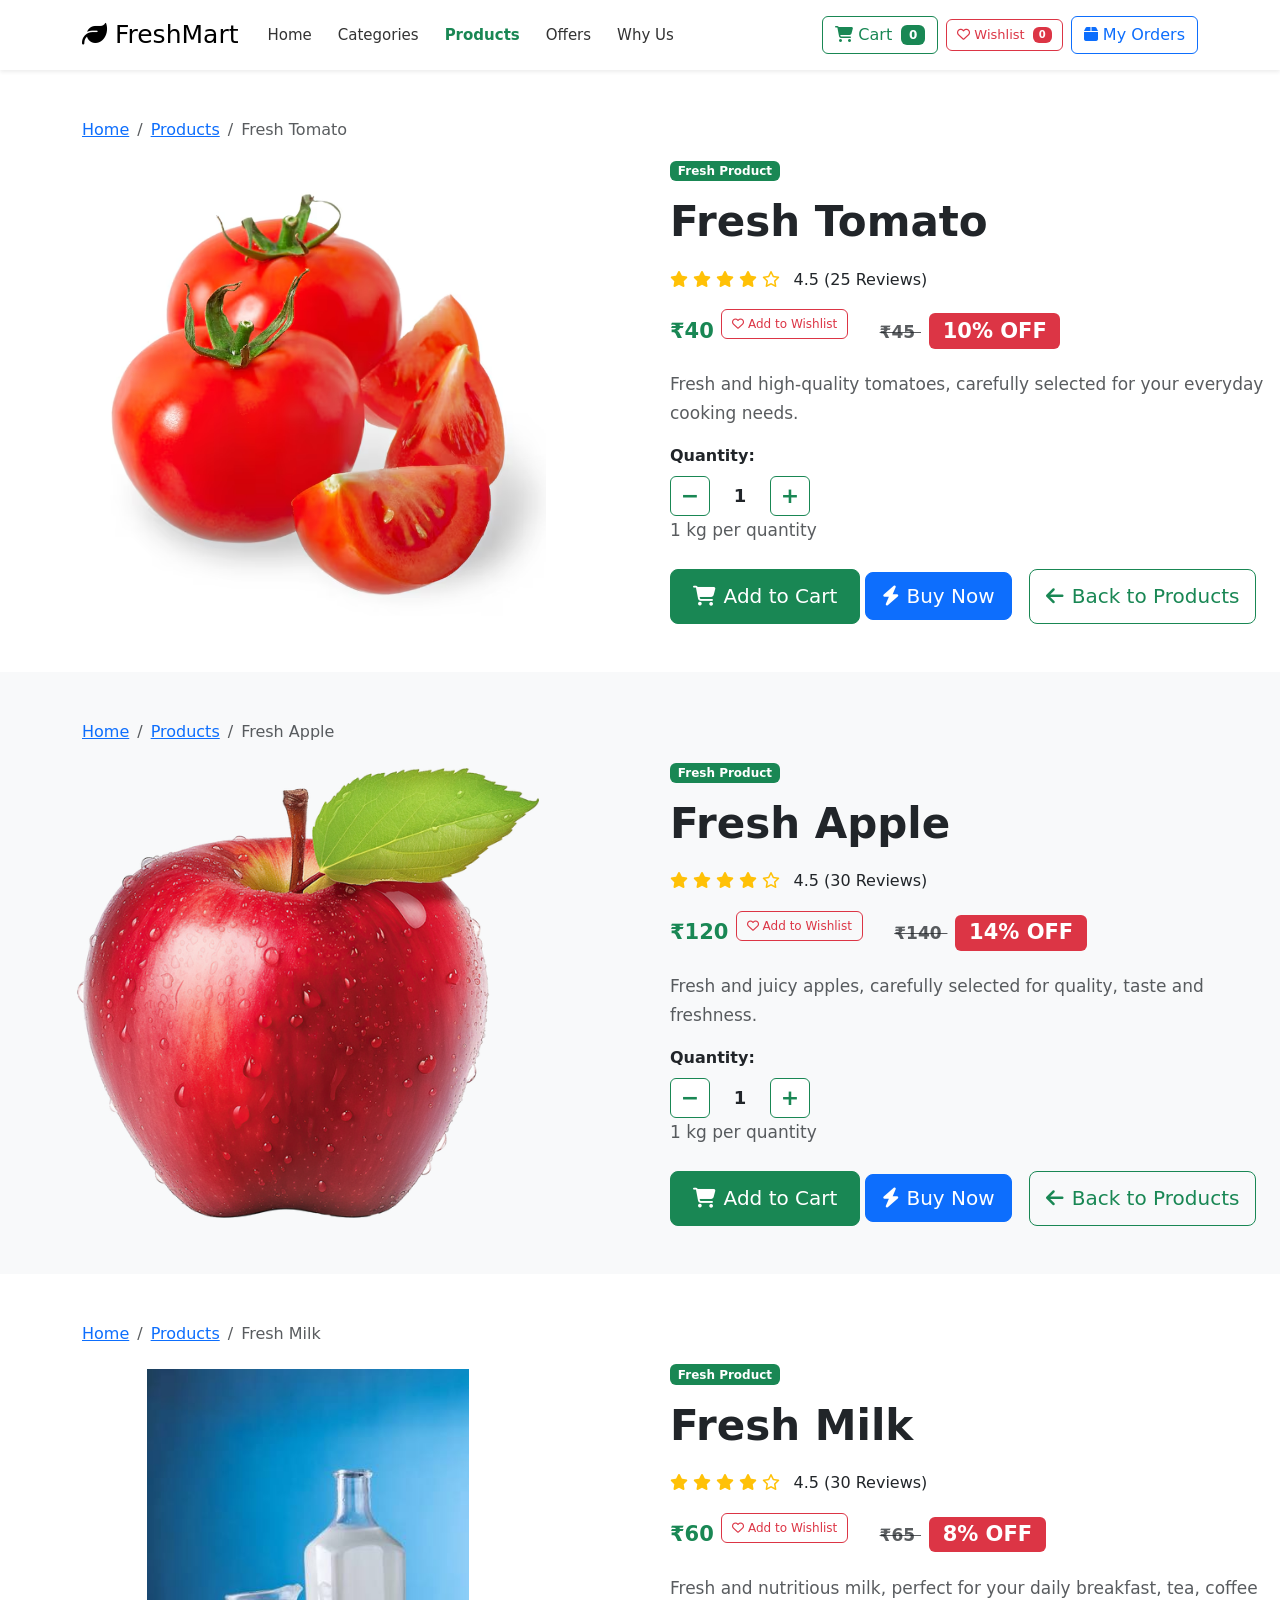
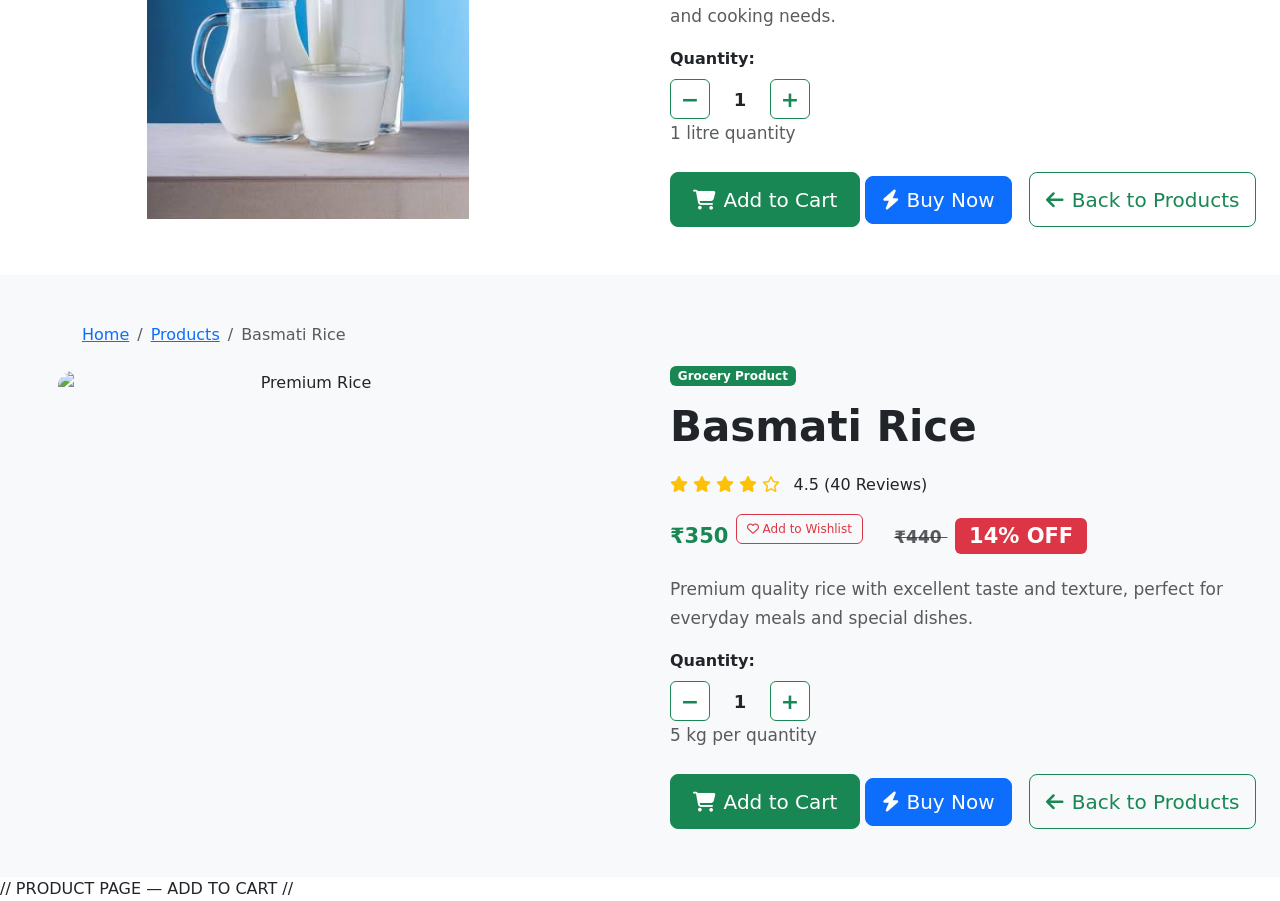
==== commit ed709ce0: "Update product1.html" ====
--- a/grocery-website/product1.html
+++ b/grocery-website/product1.html
@@ -241,7 +241,7 @@
             <div class="col-lg-6">
                 <div class="product-details-image">
                     <img
-                        src="images/apple.jpg"
+                        src="images/Apple.jpg"
                         alt="Fresh Apple"
                         class="img-fluid">
                 </div>
@@ -793,4 +793,4 @@
 });
 </script>
 </body>
-</html>+</html>
--- a/grocery-website/css/style.css
+++ b/grocery-website/css/style.css
@@ -2066,4 +2066,897 @@
     font-weight: 600;
     transform: scale(1.03);
     box-shadow: 0 2px 6px rgba(0, 0, 0, 0.15);
+}
+
+/* ================= PROFILE ICON ================= */
+
+.profile-link {
+    display: flex;
+    flex-direction: column;
+    align-items: left;
+    justify-content: center;
+
+    text-decoration: none;
+    color: #198754;
+
+    margin-left: 15px;
+
+    transition: 0.3s;
+}
+
+/* Profile icon */
+
+.profile-icon {
+    font-size: 35px;
+    color: #198754;
+
+    margin-bottom: 5px;
+}
+
+/* Profile text */
+
+.profile-text {
+    font-size: 14px;
+    font-weight: 600;
+    color: #222;
+}
+/* Hover effect */
+.profile-link:hover .profile-icon {
+    color: #157347;
+}
+.profile-link:hover .profile-text {
+    color: #198754;
+}
+/* Mobile responsive */
+@media (max-width: 768px) {
+
+    .profile-link {
+        margin-top: 10px;
+        margin-left: 0;
+    }
+}
+
+/* Hide discount labels and badges */
+
+.discount,
+.discount-badge,
+.discount-tag,
+.product-discount,
+.discount-label,
+.offer-badge {
+    display: none !important;
+    visibility: hidden !important;
+    opacity: 0 !important;
+}
+
+/* Hide discount elements inside product cards */
+
+.product-card .discount,
+.product-card .discount-badge,
+.product-card .discount-tag,
+.product-card .product-discount {
+    display: none !important;
+}
+
+/* ========================================
+   SETTINGS BUTTON
+======================================== */
+
+.settings-button {
+
+    display: flex;
+
+    flex-direction: column;
+
+    align-items: center;
+
+    justify-content: center;
+
+    gap: 3px;
+
+    background: transparent;
+
+    border: none;
+
+    color: #198754;
+
+    cursor: pointer;
+
+    font-size: 14px;
+
+    font-weight: 600;
+
+    margin-left: 15px;
+
+    padding: 5px 10px;
+
+}
+
+.settings-button i {
+
+    font-size: 24px;
+
+}
+
+.settings-button:hover {
+
+    color: #157347;
+
+}
+
+
+/* ========================================
+   SETTINGS OVERLAY
+======================================== */
+
+.settings-overlay {
+
+    position: fixed;
+
+    top: 0;
+
+    left: 0;
+
+    width: 100%;
+
+    height: 100%;
+
+    background: rgba(0, 0, 0, 0.45);
+
+    z-index: 9998;
+
+    opacity: 0;
+
+    visibility: hidden;
+
+    transition: 0.3s;
+
+}
+
+.settings-overlay.active {
+
+    opacity: 1;
+
+    visibility: visible;
+
+}
+
+
+/* ========================================
+   SETTINGS PANEL
+======================================== */
+
+.settings-panel {
+
+    position: fixed;
+
+    top: 0;
+
+    right: -420px;
+
+    width: 400px;
+
+    max-width: 100%;
+
+    height: 100vh;
+
+    background: #ffffff;
+
+    z-index: 9999;
+
+    box-shadow: -5px 0 25px rgba(0, 0, 0, 0.15);
+
+    transition: right 0.3s ease;
+
+    overflow-y: auto;
+
+}
+
+.settings-panel.active {
+
+    right: 0;
+
+}
+
+
+/* ========================================
+   SETTINGS HEADER
+======================================== */
+
+.settings-header {
+
+    display: flex;
+
+    justify-content: space-between;
+
+    align-items: center;
+
+    padding: 25px;
+
+    background: #198754;
+
+    color: white;
+
+}
+
+.settings-header h3 {
+
+    font-size: 23px;
+
+    margin: 0 0 5px;
+
+}
+
+.settings-header h3 i {
+
+    margin-right: 8px;
+
+}
+
+.settings-header p {
+
+    margin: 0;
+
+    font-size: 13px;
+
+    opacity: 0.9;
+
+}
+
+.close-settings {
+
+    background: transparent;
+
+    border: none;
+
+    color: white;
+
+    font-size: 25px;
+
+    cursor: pointer;
+
+}
+
+
+/* ========================================
+   SETTINGS CONTENT
+======================================== */
+
+.settings-content {
+
+    padding: 15px;
+
+}
+
+.settings-item {
+
+    display: flex;
+
+    align-items: center;
+
+    gap: 12px;
+
+    width: 100%;
+
+    padding: 16px 10px;
+
+    border: none;
+
+    border-radius: 10px;
+
+    background: transparent;
+
+    text-decoration: none;
+
+    color: #222;
+
+    text-align: left;
+
+    margin-bottom: 5px;
+
+    transition: background 0.2s;
+
+}
+
+.settings-item:hover {
+
+    background: #f0f8f3;
+
+}
+
+.settings-item-icon {
+
+    display: flex;
+
+    align-items: center;
+
+    justify-content: center;
+
+    width: 40px;
+
+    height: 40px;
+
+    min-width: 40px;
+
+    background: #e8f5e9;
+
+    color: #198754;
+
+    border-radius: 10px;
+
+}
+
+.settings-item-text {
+
+    flex: 1;
+
+}
+
+.settings-item-text h5 {
+
+    font-size: 15px;
+
+    margin: 0 0 4px;
+
+    font-weight: 600;
+
+}
+
+.settings-item-text p {
+
+    font-size: 12px;
+
+    margin: 0;
+
+    color: #777;
+
+}
+
+.settings-item > .fa-chevron-right {
+
+    color: #aaa;
+
+    font-size: 12px;
+
+}
+
+.settings-content hr {
+
+    border-color: #eee;
+
+    margin: 15px 0;
+
+}
+
+
+/* ========================================
+   TOGGLE SWITCH
+======================================== */
+
+.toggle-switch {
+
+    position: relative;
+
+    width: 42px;
+
+    height: 24px;
+
+    display: inline-block;
+
+    flex-shrink: 0;
+
+}
+
+.toggle-switch input {
+
+    opacity: 0;
+
+    width: 0;
+
+    height: 0;
+
+}
+
+.toggle-slider {
+
+    position: absolute;
+
+    cursor: pointer;
+
+    top: 0;
+
+    left: 0;
+
+    right: 0;
+
+    bottom: 0;
+
+    background: #ccc;
+
+    border-radius: 30px;
+
+    transition: 0.3s;
+
+}
+
+.toggle-slider::before {
+
+    content: "";
+
+    position: absolute;
+
+    width: 18px;
+
+    height: 18px;
+
+    left: 3px;
+
+    bottom: 3px;
+
+    background: white;
+
+    border-radius: 50%;
+
+    transition: 0.3s;
+
+}
+
+.toggle-switch input:checked + .toggle-slider {
+
+    background: #198754;
+
+}
+
+.toggle-switch input:checked + .toggle-slider::before {
+
+    transform: translateX(18px);
+
+}
+
+
+/* ========================================
+   LOGOUT
+======================================== */
+
+.settings-logout {
+
+    width: 100%;
+
+    display: flex;
+
+    align-items: center;
+
+    justify-content: center;
+
+    gap: 10px;
+
+    background: #fff0f0;
+
+    color: #dc3545;
+
+    border: 1px solid #ffd6d6;
+
+    border-radius: 10px;
+
+    padding: 13px;
+
+    font-weight: 600;
+
+    cursor: pointer;
+
+}
+
+.settings-logout:hover {
+
+    background: #dc3545;
+
+    color: white;
+
+}
+
+
+/* ========================================
+   DARK MODE
+======================================== */
+
+body.dark-mode {
+
+    background: #121212;
+
+    color: #eeeeee;
+
+}
+
+body.dark-mode .navbar {
+
+    background: #1e1e1e !important;
+
+}
+
+body.dark-mode .settings-panel {
+
+    background: #1e1e1e;
+
+    color: #eeeeee;
+
+}
+
+body.dark-mode .settings-item {
+
+    color: #eeeeee;
+
+}
+
+body.dark-mode .settings-item:hover {
+
+    background: #2a2a2a;
+
+}
+
+body.dark-mode .settings-item-text p {
+
+    color: #aaa;
+
+}
+
+body.dark-mode .settings-content hr {
+
+    border-color: #444;
+
+}
+
+
+/* ========================================
+   MOBILE
+======================================== */
+
+@media (max-width: 500px) {
+
+    .settings-panel {
+
+        width: 100%;
+
+    }
+
+    .settings-button {
+
+        margin-left: 5px;
+
+    }
+
+}
+
+/* =========================================
+   PROFILE DROPDOWN AND SETTINGS BUTTON
+========================================= */
+
+/* Profile Dropdown Container */
+.profile-dropdown {
+    position: relative;
+    display: inline-block;
+    margin-left: 8px;
+}
+
+/* Main Profile Button */
+.profile-main-button {
+    display: flex;
+    align-items: center;
+    gap: 10px;
+    padding: 8px 14px 8px 8px;
+
+    border: 1px solid #b8dfcc;
+    border-radius: 30px;
+    background: #ffffff;
+    color: #176b45;
+
+    font-size: 15px;
+    font-weight: 600;
+    cursor: pointer;
+
+    transition: all 0.3s ease;
+}
+
+.profile-main-button:hover {
+    background: #eaf8ef;
+    border-color: #198754;
+}
+
+/* Round Profile Icon */
+.profile-circle {
+    width: 38px;
+    height: 38px;
+
+    display: flex;
+    align-items: center;
+    justify-content: center;
+
+    border-radius: 50%;
+    background: #198754;
+    color: #ffffff;
+
+    font-size: 17px;
+}
+
+/* Profile Name */
+.profile-name {
+    white-space: nowrap;
+}
+
+/* Dropdown Arrow */
+.profile-arrow {
+    font-size: 12px;
+    transition: transform 0.3s ease;
+}
+
+.profile-dropdown.active .profile-arrow {
+    transform: rotate(180deg);
+}
+
+/* Profile Dropdown Menu */
+.profile-menu {
+    position: absolute;
+    top: calc(100% + 12px);
+    right: 0;
+
+    width: 285px;
+    padding: 12px;
+
+    background: #ffffff;
+    border: 1px solid #e5e7eb;
+    border-radius: 16px;
+
+    box-shadow: 0 12px 35px rgba(0, 0, 0, 0.15);
+
+    opacity: 0;
+    visibility: hidden;
+    transform: translateY(-10px);
+
+    transition: all 0.25s ease;
+    z-index: 9999;
+}
+
+/* Show Dropdown */
+.profile-dropdown.active .profile-menu {
+    opacity: 1;
+    visibility: visible;
+    transform: translateY(0);
+}
+
+/* Dropdown Header */
+.profile-menu-header {
+    display: flex;
+    align-items: center;
+    gap: 12px;
+
+    padding: 10px;
+}
+
+.profile-menu-avatar {
+    width: 44px;
+    height: 44px;
+
+    display: flex;
+    align-items: center;
+    justify-content: center;
+
+    border-radius: 50%;
+    background: #198754;
+    color: #ffffff;
+
+    font-size: 19px;
+    flex-shrink: 0;
+}
+
+.profile-menu-header h4 {
+    margin: 0;
+    color: #1f2937;
+    font-size: 15px;
+    font-weight: 700;
+}
+
+.profile-menu-header p {
+    margin: 4px 0 0;
+    color: #6b7280;
+    font-size: 12px;
+}
+
+.menu-arrow {
+    margin-left: auto;
+    color: #9ca3af;
+    font-size: 13px;
+}
+
+/* Divider */
+.profile-divider {
+    height: 1px;
+    margin: 8px 0;
+    background: #eeeeee;
+}
+
+/* Dropdown Menu Items */
+.profile-menu-item {
+    width: 100%;
+
+    display: flex;
+    align-items: center;
+    gap: 14px;
+
+    padding: 12px 10px;
+
+    border: none;
+    border-radius: 9px;
+
+    background: transparent;
+    color: #374151;
+
+    font-family: inherit;
+    font-size: 14px;
+    text-decoration: none;
+    text-align: left;
+
+    cursor: pointer;
+    transition: all 0.2s ease;
+}
+
+.profile-menu-item i {
+    width: 20px;
+    color: #64748b;
+    font-size: 16px;
+    text-align: center;
+}
+
+.profile-menu-item:hover {
+    background: #eaf8ef;
+    color: #198754;
+}
+
+.profile-menu-item:hover i {
+    color: #198754;
+}
+
+/* Button Reset */
+.menu-button {
+    box-sizing: border-box;
+}
+
+/* Logout */
+.logout-menu-item {
+    color: #dc3545;
+}
+
+.logout-menu-item i {
+    color: #dc3545;
+}
+
+.logout-menu-item:hover {
+    background: #fff0f1;
+    color: #dc3545;
+}
+
+.logout-menu-item:hover i {
+    color: #dc3545;
+}
+
+/* Round Settings Button */
+.settings-round-button {
+    width: 44px;
+    height: 44px;
+
+    display: inline-flex;
+    align-items: center;
+    justify-content: center;
+
+    margin-left: 10px;
+
+    border: 1px solid #b8dfcc;
+    border-radius: 50%;
+
+    background: #f0faf4;
+    color: #198754;
+
+    font-size: 18px;
+    cursor: pointer;
+
+    transition: all 0.3s ease;
+}
+
+.settings-round-button:hover {
+    background: #198754;
+    color: #ffffff;
+    transform: rotate(25deg);
+    box-shadow: 0 5px 15px rgba(25, 135, 84, 0.25);
+}
+
+/* =========================================
+   RESPONSIVE DESIGN
+========================================= */
+
+@media (max-width: 768px) {
+
+    .profile-name {
+        display: none;
+    }
+
+    .profile-main-button {
+        padding: 5px;
+        gap: 0;
+    }
+
+    .profile-arrow {
+        display: none;
+    }
+
+    .profile-menu {
+        right: -45px;
+        width: 270px;
+    }
+
+    .settings-round-button {
+        width: 40px;
+        height: 40px;
+        margin-left: 5px;
+    }
+
+}
+
+/* =========================================
+   SETTINGS PANEL OPEN/CLOSE
+========================================= */
+
+.settings-overlay {
+    position: fixed;
+    inset: 0;
+
+    background: rgba(0, 0, 0, 0.45);
+
+    opacity: 0;
+    visibility: hidden;
+    pointer-events: none;
+
+    transition: all 0.3s ease;
+
+    z-index: 9998;
+}
+
+.settings-overlay.active {
+    opacity: 1;
+    visibility: visible;
+    pointer-events: auto;
+}
+
+
+.settings-panel {
+    position: fixed;
+
+    top: 0;
+    right: -420px;
+
+    width: 400px;
+    max-width: 90%;
+    height: 100vh;
+
+    background: #ffffff;
+
+    box-shadow: -5px 0 25px rgba(0, 0, 0, 0.15);
+
+    overflow-y: auto;
+
+    transition: right 0.3s ease;
+
+    z-index: 9999;
+}
+
+.settings-panel.active {
+    right: 0;
+}
+
+
+/* Mobile */
+@media (max-width: 576px) {
+
+    .settings-panel {
+        width: 100%;
+        max-width: 100%;
+    }
+
 }
